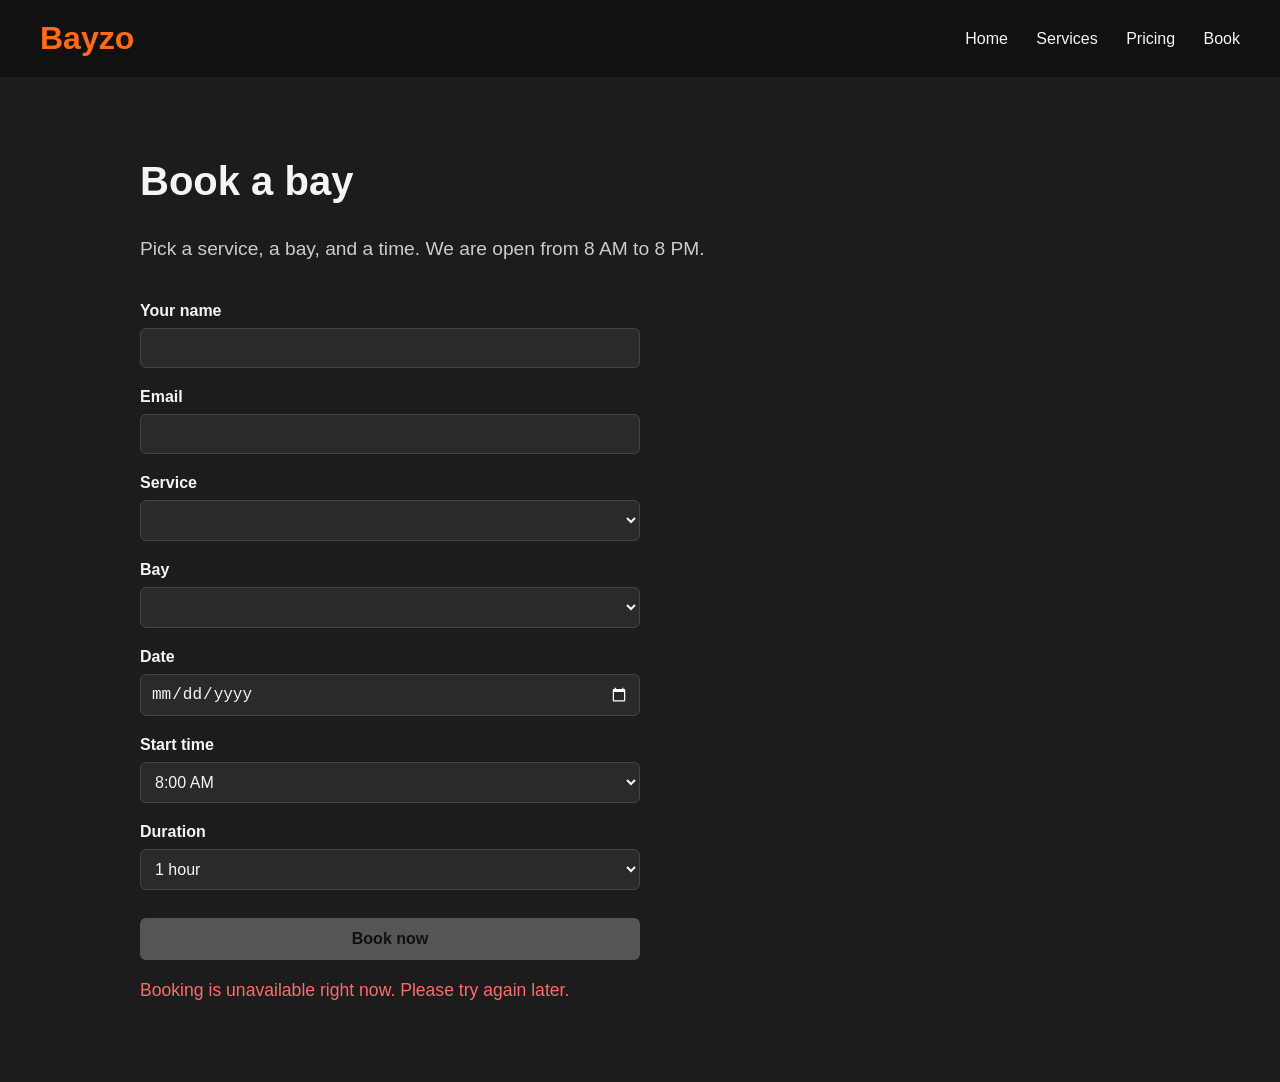
==== book.html @ e15d4acb "Add booking page connected to the API" ====
<!DOCTYPE html>
<html lang="en">
<head>
  <meta charset="UTF-8">
  <meta name="viewport" content="width=device-width, initial-scale=1.0">
  <title>Book a Bay | Bayzo</title>
  <link rel="stylesheet" href="style.css">
</head>
<body>
  <header>
    <h1>Bayzo</h1>
    <nav>
      <a href="index.html">Home</a>
      <a href="index.html#services">Services</a>
      <a href="pricing.html">Pricing</a>
      <a href="book.html">Book</a>
    </nav>
  </header>

  <main>
    <h2>Book a bay</h2>
    <p>Pick a service, a bay, and a time. We are open from 8 AM to 8 PM.</p>

    <form id="booking-form">
      <label for="customer_name">Your name</label>
      <input type="text" id="customer_name" required>

      <label for="customer_email">Email</label>
      <input type="email" id="customer_email" required>

      <label for="service">Service</label>
      <select id="service" required></select>

      <label for="bay">Bay</label>
      <select id="bay" required></select>

      <label for="booking_date">Date</label>
      <input type="date" id="booking_date" required>

      <label for="start_hour">Start time</label>
      <select id="start_hour" required></select>

      <label for="duration_hours">Duration</label>
      <select id="duration_hours" required></select>

      <button type="submit">Book now</button>
    </form>

    <p id="message" role="status"></p>
  </main>

  <script src="book.js"></script>
</body>
</html>
---- style.css ----
body {
  font-family: Arial, sans-serif;
  margin: 0;
  background-color: #1c1c1c;
  color: #f5f5f5;
}

header {
  display: flex;
  justify-content: space-between;
  align-items: center;
  padding: 20px 40px;
  background-color: #111111;
}

header h1 {
  margin: 0;
  color: #ff6b1a;
}

nav a {
  color: #f5f5f5;
  text-decoration: none;
  margin-left: 24px;
}

nav a:hover {
  color: #ff6b1a;
}

main {
  max-width: 700px;
  margin: 80px auto;
  padding: 0 20px;
}

main h2 {
  font-size: 2.5rem;
  line-height: 1.2;
}

main p {
  font-size: 1.2rem;
  color: #cccccc;
}

main {
  max-width: 1000px;
}

.services {
  display: grid;
  grid-template-columns: repeat(3, 1fr);
  gap: 24px;
  margin-top: 60px;
}

.card {
  background-color: #2a2a2a;
  padding: 24px;
  border-radius: 8px;
  border-top: 4px solid #ff6b1a;
}

.card h3 {
  margin-top: 0;
}

.card p {
  font-size: 1rem;
}

.card .price {
  font-size: 1.5rem;
  font-weight: bold;
  color: #ff6b1a;
}

form {
  display: grid;
  gap: 8px;
  max-width: 500px;
  margin-top: 30px;
}

label {
  margin-top: 12px;
  font-weight: bold;
}

input,
select {
  padding: 10px;
  font-size: 1rem;
  border: 1px solid #444444;
  border-radius: 6px;
  background-color: #2a2a2a;
  color: #f5f5f5;
  color-scheme: dark;
}

button {
  margin-top: 20px;
  padding: 12px;
  font-size: 1rem;
  font-weight: bold;
  background-color: #ff6b1a;
  color: #111111;
  border: none;
  border-radius: 6px;
  cursor: pointer;
}

button:hover {
  background-color: #ff8a47;
}

button:disabled {
  background-color: #555555;
  cursor: not-allowed;
}

#message {
  margin-top: 20px;
  font-size: 1.1rem;
}

#message.success {
  color: #5ad07a;
}

#message.error {
  color: #ff6b6b;
}

@media (max-width: 800px) {
  .services {
    grid-template-columns: 1fr;
  }

  header {
    flex-direction: column;
    gap: 12px;
  }

  main h2 {
    font-size: 2rem;
  }
}
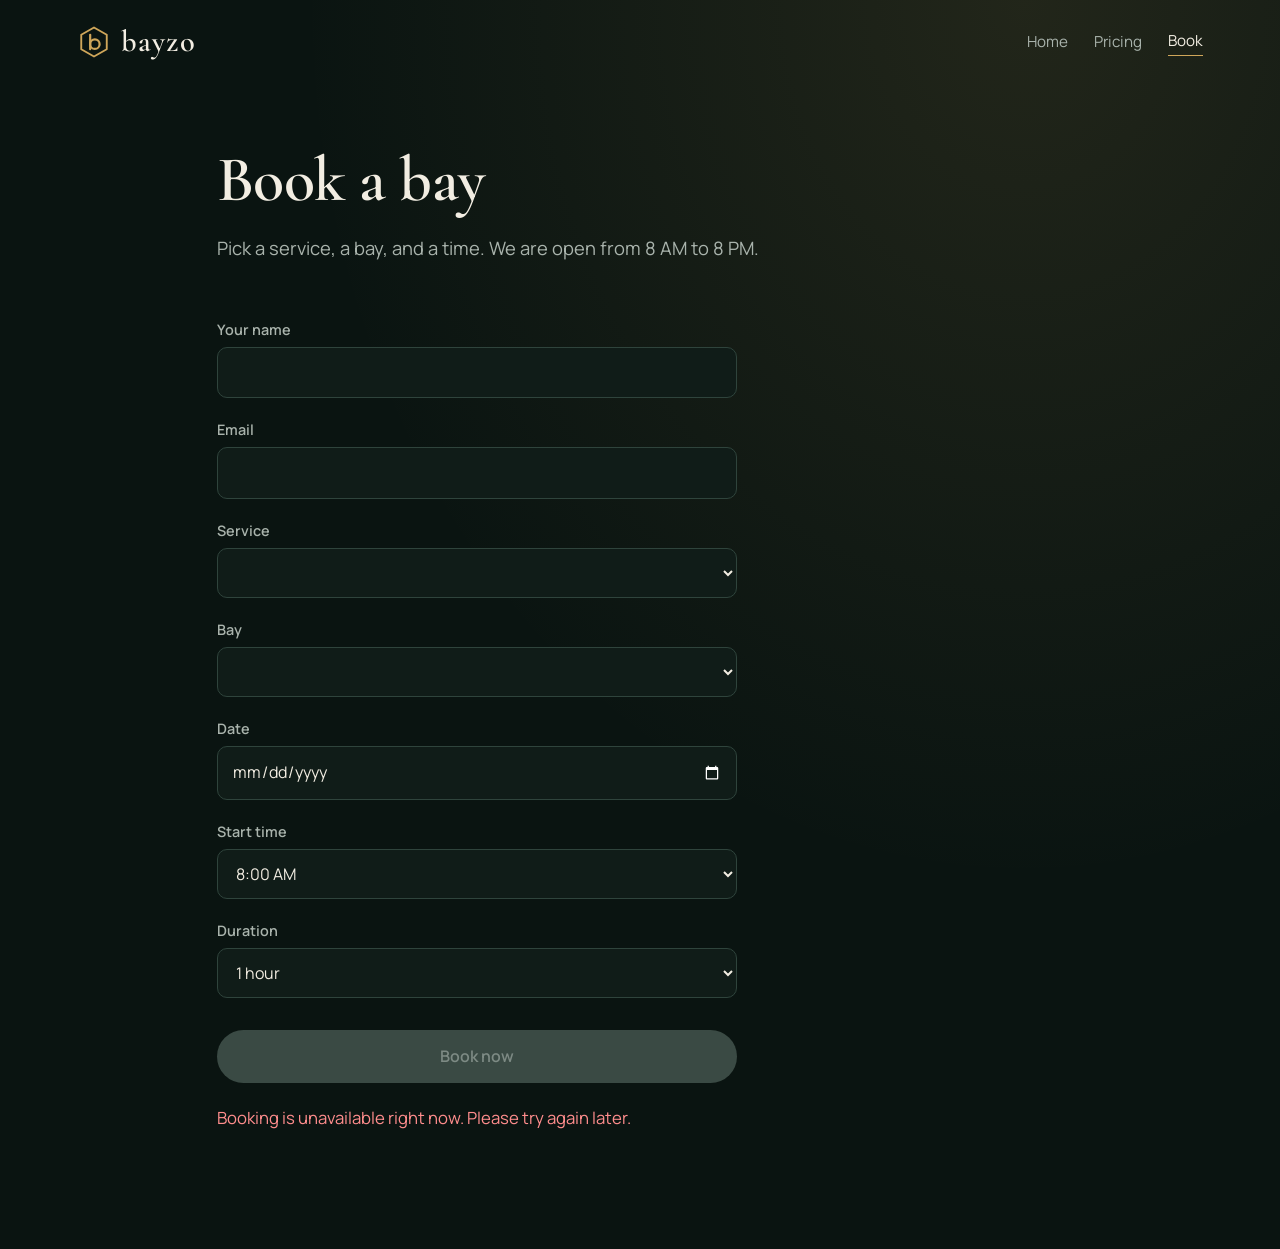
==== commit 8f7f709a: "pricing and booking page updated to new style" ====
--- a/book.html
+++ b/book.html
@@ -4,22 +4,31 @@
   <meta charset="UTF-8">
   <meta name="viewport" content="width=device-width, initial-scale=1.0">
   <title>Book a Bay | Bayzo</title>
-  <link rel="stylesheet" href="style.css">
+  <link rel="preconnect" href="https://fonts.googleapis.com">
+  <link rel="preconnect" href="https://fonts.gstatic.com" crossorigin>
+  <link href="https://fonts.googleapis.com/css2?family=Cormorant+Garamond:wght@500;600&family=Manrope:wght@400;500;600&display=swap" rel="stylesheet">
+  <link rel="stylesheet" href="pages.css">
 </head>
 <body>
   <header>
-    <h1>Bayzo</h1>
+    <a class="logo" href="index.html" aria-label="Bayzo home">
+      <svg viewBox="0 0 40 40" width="34" height="34" aria-hidden="true">
+        <polygon points="20,3 35,11.5 35,28.5 20,37 5,28.5 5,11.5" fill="none" stroke="#cfa65a" stroke-width="2.2" stroke-linejoin="round"/>
+        <path d="M15.5 11.5V28.5" stroke="#cfa65a" stroke-width="2.6" stroke-linecap="round" fill="none"/>
+        <circle cx="21" cy="22.5" r="5.6" fill="none" stroke="#cfa65a" stroke-width="2.6"/>
+      </svg>
+      <span>bayzo</span>
+    </a>
     <nav>
       <a href="index.html">Home</a>
-      <a href="index.html#services">Services</a>
       <a href="pricing.html">Pricing</a>
-      <a href="book.html">Book</a>
+      <a href="book.html" aria-current="page">Book</a>
     </nav>
   </header>
 
   <main>
     <h2>Book a bay</h2>
-    <p>Pick a service, a bay, and a time. We are open from 8 AM to 8 PM.</p>
+    <p class="lead">Pick a service, a bay, and a time. We are open from 8 AM to 8 PM.</p>
 
     <form id="booking-form">
       <label for="customer_name">Your name</label>
--- a/pages.css
+++ b/pages.css
@@ -0,0 +1,49 @@
+:root{
+  --bg:#0a1411; --panel:#101c18; --line:#22332d;
+  --ivory:#f2ede2; --muted:#a9b3ac; --brass:#cfa65a;
+}
+*{box-sizing:border-box}
+body{margin:0;background:var(--bg);color:var(--ivory);font-family:Manrope,system-ui,sans-serif;line-height:1.6;-webkit-font-smoothing:antialiased;background-image:radial-gradient(ellipse at 80% 0%,rgba(207,166,90,.12),transparent 50%);background-repeat:no-repeat}
+a{color:inherit;text-decoration:none}
+a:focus-visible,button:focus-visible,input:focus-visible,select:focus-visible{outline:2px solid var(--brass);outline-offset:3px}
+h2,h3{font-family:"Cormorant Garamond",Georgia,serif;font-weight:600;line-height:1.1}
+
+/* header */
+header{display:flex;justify-content:space-between;align-items:center;padding:18px 6vw}
+.logo{display:flex;align-items:center;gap:10px}
+.logo span{font-family:"Cormorant Garamond",Georgia,serif;font-size:1.9rem;font-weight:600;letter-spacing:.04em}
+nav{display:flex;align-items:center;gap:26px;font-size:.95rem;color:var(--muted)}
+nav a:hover,nav a[aria-current]{color:var(--ivory)}
+nav a[aria-current]{border-bottom:1px solid var(--brass);padding-bottom:2px}
+
+/* page body */
+main{max-width:1000px;margin:0 auto;padding:60px 6vw 100px}
+main h2{font-size:clamp(2.4rem,5vw,4rem);letter-spacing:-.01em;margin:0 0 .3em}
+.lead{color:var(--muted);font-size:1.15rem;max-width:52ch;margin:0}
+
+/* pricing */
+.services{display:grid;grid-template-columns:repeat(3,1fr);margin-top:64px;border-top:1px solid var(--line)}
+.card{padding:36px 28px 0;border-left:1px solid var(--line)}
+.card:first-child{padding-left:0;border-left:0}
+.card h3{font-size:1.8rem;margin:0 0 .3em}
+.card p{color:var(--muted);margin:0 0 1em}
+.card .price{font-family:"Cormorant Garamond",Georgia,serif;font-size:2.1rem;font-weight:600;color:var(--brass)}
+
+/* booking form */
+form{display:grid;gap:6px;max-width:520px;margin-top:40px}
+label{margin-top:14px;font-size:.9rem;font-weight:600;color:var(--muted)}
+input,select{padding:12px 14px;font:inherit;border:1px solid #2f443c;border-radius:10px;background:var(--panel);color:var(--ivory);color-scheme:dark}
+input:focus,select:focus{border-color:var(--brass)}
+button{margin-top:26px;padding:14px 28px;font:inherit;font-weight:600;background:var(--brass);color:#0a1411;border:none;border-radius:999px;cursor:pointer;transition:transform .2s,background .2s}
+button:hover{background:#dcb771;transform:translateY(-2px)}
+button:disabled{background:#3a4a44;color:#7d8a84;cursor:not-allowed;transform:none}
+#message{margin-top:22px;font-size:1.05rem;min-height:1.6em}
+#message.success{color:#7fd69a}
+#message.error{color:#ff8d8d}
+
+@media(max-width:800px){
+  nav{gap:16px}
+  .services{grid-template-columns:1fr}
+  .card,.card:first-child{padding:28px 0 8px;border-left:0;border-bottom:1px solid var(--line)}
+}
+@media(prefers-reduced-motion:reduce){button{transition:none}}
